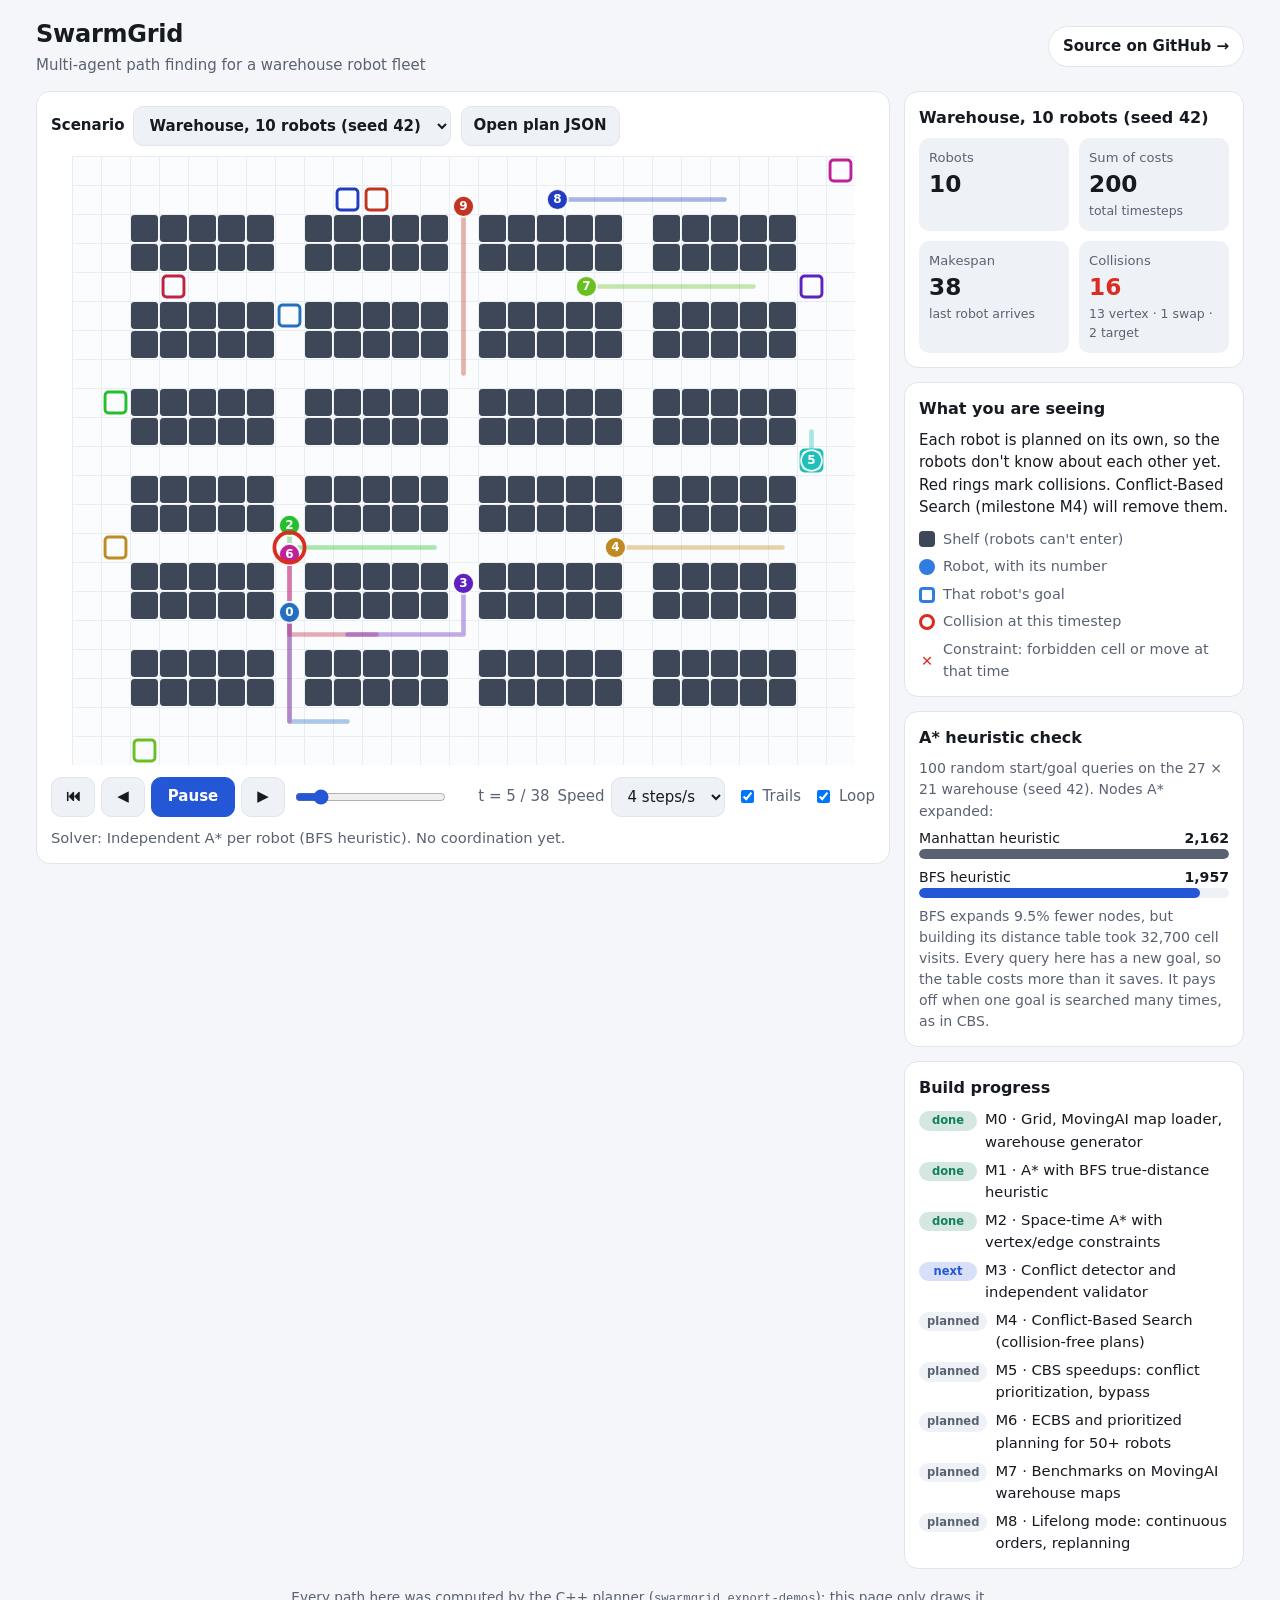
==== docs/index.html @ 2e574131 "M2: space-time A* with constraints, JSON plan export, web dashboard" ====
<!doctype html>
<html lang="en">
<head>
<meta charset="utf-8">
<meta name="viewport" content="width=device-width, initial-scale=1">
<meta name="description" content="SwarmGrid: multi-agent path finding for a warehouse robot fleet. Live view of the C++ planner's output.">
<title>SwarmGrid Dashboard</title>
<style>
  :root {
    --bg: #f4f6f9;
    --card: #ffffff;
    --text: #161a21;
    --muted: #5a6272;
    --border: #e1e5eb;
    --free: #fbfcfd;
    --gridline: #e9edf2;
    --shelf: #3e4757;
    --accent: #2457d6;
    --danger: #d92d20;
    --ok: #12805c;
    --chip: #eef2f7;
    --on-accent: #ffffff;
    color-scheme: light;
  }
  @media (prefers-color-scheme: dark) {
    :root {
      --bg: #0e1116;
      --card: #161a22;
      --text: #e7eaf0;
      --muted: #9aa3b2;
      --border: #262c37;
      --free: #1b2029;
      --gridline: #242a35;
      --shelf: #5a6475;
      --accent: #6b9bff;
      --danger: #ff6b5e;
      --ok: #3ccf91;
      --chip: #222834;
      --on-accent: #0b1220;
      color-scheme: dark;
    }
  }
  * { box-sizing: border-box; }
  html, body { margin: 0; }
  body {
    background: var(--bg);
    color: var(--text);
    font: 15px/1.5 system-ui, -apple-system, "Segoe UI", Roboto, "Helvetica Neue", Arial, sans-serif;
    -webkit-text-size-adjust: 100%;
  }
  a { color: var(--accent); }
  .wrap { max-width: 1240px; margin: 0 auto; padding: 16px; }
  @media (max-width: 520px) { .wrap { padding: 10px; } .card { padding: 11px; } }

  .top { display: flex; align-items: center; justify-content: space-between; gap: 12px; flex-wrap: wrap; margin-bottom: 14px; }
  .top h1 { margin: 0; font-size: 1.5rem; letter-spacing: -0.01em; }
  .top p { margin: 2px 0 0; color: var(--muted); }
  .gh { display: inline-flex; align-items: center; gap: 6px; padding: 8px 14px; border: 1px solid var(--border);
        border-radius: 999px; background: var(--card); color: var(--text); text-decoration: none; font-weight: 600; }

  .layout { display: grid; grid-template-columns: minmax(0, 1fr); gap: 14px; }
  @media (min-width: 980px) { .layout { grid-template-columns: minmax(0, 1fr) 340px; align-items: start; } }

  .card { background: var(--card); border: 1px solid var(--border); border-radius: 14px; padding: 14px; }
  .card h2 { margin: 0 0 8px; font-size: 1rem; }
  .side { display: grid; gap: 14px; }

  .toolbar { display: flex; gap: 10px; flex-wrap: wrap; align-items: center; margin-bottom: 10px; }
  .toolbar label { display: flex; align-items: center; gap: 8px; font-weight: 600; min-width: 0; max-width: 100%; }
  .toolbar label select { min-width: 0; flex: 1 1 auto; }
  select, button, .file-btn {
    font: inherit; color: var(--text); background: var(--chip); border: 1px solid var(--border);
    border-radius: 10px; min-height: 40px; padding: 6px 12px;
  }
  select { max-width: 100%; }
  button, .file-btn { cursor: pointer; }
  button:hover, .file-btn:hover { border-color: var(--accent); }
  button:focus-visible, select:focus-visible, .file-btn:focus-within, input:focus-visible {
    outline: 2px solid var(--accent); outline-offset: 2px;
  }
  .file-btn { display: inline-flex; align-items: center; font-weight: 600; }
  .file-btn input { position: absolute; width: 1px; height: 1px; opacity: 0; }
  .msg { color: var(--danger); margin: 0 0 8px; min-height: 0; }
  .msg:empty { display: none; }

  .canvas-wrap { width: 100%; display: flex; justify-content: center; border-radius: 10px; overflow: hidden; }
  canvas { display: block; touch-action: manipulation; }

  .controls { display: flex; flex-wrap: wrap; gap: 8px; align-items: center; margin-top: 12px; }
  .controls .btns { display: flex; gap: 6px; }
  .controls button { min-width: 44px; font-weight: 700; }
  #play { min-width: 84px; background: var(--accent); color: var(--on-accent); border-color: var(--accent); }
  .timeline { flex: 1 1 220px; display: flex; align-items: center; gap: 10px; min-width: 200px; }
  .timeline input { flex: 1; accent-color: var(--accent); min-height: 32px; }
  .tlabel { font-variant-numeric: tabular-nums; white-space: nowrap; color: var(--muted); min-width: 92px; text-align: right; }
  .toggles { display: flex; gap: 12px; flex-wrap: wrap; align-items: center; color: var(--muted); }
  .toggles label { display: inline-flex; gap: 6px; align-items: center; cursor: pointer; }
  .solver { margin: 10px 0 0; color: var(--muted); font-size: 0.92rem; }

  .tiles { display: grid; grid-template-columns: repeat(2, minmax(0, 1fr)); gap: 10px; }
  .tile { background: var(--chip); border-radius: 10px; padding: 10px; }
  .tile .k { color: var(--muted); font-size: 0.82rem; }
  .tile .v { font-size: 1.45rem; font-weight: 700; font-variant-numeric: tabular-nums; }
  .tile .s { color: var(--muted); font-size: 0.78rem; }
  .tile.bad .v { color: var(--danger); }
  .tile.good .v { color: var(--ok); }

  .legend { list-style: none; padding: 0; margin: 10px 0 0; display: grid; gap: 6px; color: var(--muted); font-size: 0.9rem; }
  .legend li { display: flex; align-items: center; gap: 8px; }
  .sw { width: 16px; height: 16px; border-radius: 4px; flex: none; display: inline-block; }
  .sw.shelf { background: var(--shelf); }
  .sw.robot { background: #2f7de1; border-radius: 50%; }
  .sw.goal { border: 3px solid #2f7de1; }
  .sw.hit { border: 3px solid var(--danger); border-radius: 50%; }
  .sw.rule { background: transparent; color: var(--danger); font-weight: 900; text-align: center; line-height: 16px; }

  .bars { display: grid; gap: 8px; margin: 6px 0 8px; }
  .bar .lbl { display: flex; justify-content: space-between; font-size: 0.88rem; }
  .bar .track { height: 10px; background: var(--chip); border-radius: 999px; overflow: hidden; }
  .bar .fill { height: 100%; background: var(--accent); border-radius: 999px; }
  .bar.alt .fill { background: var(--muted); }
  .small { color: var(--muted); font-size: 0.88rem; margin: 6px 0 0; }

  .ms { list-style: none; margin: 0; padding: 0; display: grid; gap: 6px; }
  .ms li { display: flex; gap: 8px; align-items: baseline; font-size: 0.92rem; }
  .chip { font-size: 0.72rem; font-weight: 700; padding: 1px 8px; border-radius: 999px; background: var(--chip); color: var(--muted); flex: none; min-width: 58px; text-align: center; }
  .chip.done { background: var(--chip); background: color-mix(in srgb, var(--ok) 18%, transparent); color: var(--ok); }
  .chip.next { background: var(--chip); background: color-mix(in srgb, var(--accent) 18%, transparent); color: var(--accent); }

  footer { color: var(--muted); font-size: 0.85rem; margin: 18px 0 8px; text-align: center; }
  code { font-family: ui-monospace, SFMono-Regular, Menlo, Consolas, monospace; font-size: 0.9em; }
</style>
</head>
<body>
<div class="wrap">
  <header class="top">
    <div>
      <h1>SwarmGrid</h1>
      <p>Multi-agent path finding for a warehouse robot fleet</p>
    </div>
    <a class="gh" href="https://github.com/tabish2786/SwarmGrid">Source on GitHub &rarr;</a>
  </header>

  <main class="layout">
    <section class="card" aria-label="Plan viewer">
      <div class="toolbar">
        <label for="plan-select">Scenario
          <select id="plan-select"></select>
        </label>
        <label class="file-btn" title="Load a plan written by: swarmgrid export-plan ...">
          Open plan JSON
          <input type="file" id="file-input" accept=".json,application/json">
        </label>
      </div>
      <p class="msg" id="msg" role="alert"></p>
      <div class="canvas-wrap" id="canvas-wrap">
        <canvas id="map" role="img" aria-label="Warehouse map with robots"></canvas>
      </div>
      <div class="controls">
        <div class="btns">
          <button id="restart" aria-label="Back to start" title="Back to start">&#x23EE;</button>
          <button id="back" aria-label="One step back" title="One step back (Left arrow)">&#x25C0;</button>
          <button id="play" aria-label="Play or pause" title="Play / pause (Space)">Play</button>
          <button id="fwd" aria-label="One step forward" title="One step forward (Right arrow)">&#x25B6;</button>
        </div>
        <div class="timeline">
          <input type="range" id="time" min="0" max="0" step="1" value="0" aria-label="Timestep">
          <span class="tlabel" id="time-label">t = 0 / 0</span>
        </div>
        <div class="toggles">
          <label>Speed
            <select id="speed" aria-label="Playback speed">
              <option value="1">1 step/s</option>
              <option value="2">2 steps/s</option>
              <option value="4" selected>4 steps/s</option>
              <option value="8">8 steps/s</option>
            </select>
          </label>
          <label><input type="checkbox" id="trails" checked> Trails</label>
          <label><input type="checkbox" id="loop" checked> Loop</label>
        </div>
      </div>
      <p class="solver" id="solver"></p>
    </section>

    <aside class="side">
      <section class="card" aria-label="Plan statistics">
        <h2 id="plan-title">Plan</h2>
        <div class="tiles">
          <div class="tile"><div class="k">Robots</div><div class="v" id="st-agents">0</div></div>
          <div class="tile"><div class="k">Sum of costs</div><div class="v" id="st-soc">0</div><div class="s">total timesteps</div></div>
          <div class="tile"><div class="k">Makespan</div><div class="v" id="st-mk">0</div><div class="s">last robot arrives</div></div>
          <div class="tile" id="tile-hit"><div class="k">Collisions</div><div class="v" id="st-hit">0</div><div class="s" id="st-hit-s"></div></div>
        </div>
      </section>

      <section class="card" aria-label="Explanation">
        <h2>What you are seeing</h2>
        <p id="note" style="margin:0"></p>
        <ul class="legend">
          <li><span class="sw shelf"></span>Shelf (robots can't enter)</li>
          <li><span class="sw robot"></span>Robot, with its number</li>
          <li><span class="sw goal"></span>That robot's goal</li>
          <li><span class="sw hit"></span>Collision at this timestep</li>
          <li><span class="sw rule">&#x2715;</span>Constraint: forbidden cell or move at that time</li>
        </ul>
      </section>

      <section class="card" aria-label="A* heuristic benchmark">
        <h2>A* heuristic check</h2>
        <div id="bench"></div>
      </section>

      <section class="card" aria-label="Build progress">
        <h2>Build progress</h2>
        <ul class="ms">
          <li><span class="chip done">done</span>M0 &middot; Grid, MovingAI map loader, warehouse generator</li>
          <li><span class="chip done">done</span>M1 &middot; A* with BFS true-distance heuristic</li>
          <li><span class="chip done">done</span>M2 &middot; Space-time A* with vertex/edge constraints</li>
          <li><span class="chip next">next</span>M3 &middot; Conflict detector and independent validator</li>
          <li><span class="chip">planned</span>M4 &middot; Conflict-Based Search (collision-free plans)</li>
          <li><span class="chip">planned</span>M5 &middot; CBS speedups: conflict prioritization, bypass</li>
          <li><span class="chip">planned</span>M6 &middot; ECBS and prioritized planning for 50+ robots</li>
          <li><span class="chip">planned</span>M7 &middot; Benchmarks on MovingAI warehouse maps</li>
          <li><span class="chip">planned</span>M8 &middot; Lifelong mode: continuous orders, replanning</li>
        </ul>
      </section>
    </aside>
  </main>

  <footer>
    Every path here was computed by the C++ planner (<code>swarmgrid export-demos</code>); this page only draws it.
  </footer>
</div>

<script src="data.js"></script>
<script>
(function () {
  "use strict";

  const $ = (id) => document.getElementById(id);
  const canvas = $("map");
  const ctx = canvas.getContext("2d");
  const reduceMotion = window.matchMedia("(prefers-reduced-motion: reduce)").matches;
  const darkQuery = window.matchMedia("(prefers-color-scheme: dark)");

  const state = {
    plans: [],
    plan: null,       // prepared plan (see prepare())
    time: 0,          // continuous time; robots are drawn between floor(time) and floor(time)+1
    playing: false,
    holdUntil: 0,     // pause briefly at the end before looping
    lastFrame: 0,
    cell: 10,
    mapLayer: null,   // cached drawing of floor + shelves
  };

  // ---------- data ----------

  function css(name) {
    return getComputedStyle(document.documentElement).getPropertyValue(name).trim();
  }

  function agentColor(i) {
    const hue = (i * 137.508 + 210) % 360;  // golden angle: neighbours get far-apart hues
    return darkQuery.matches ? `hsl(${hue} 75% 62%)` : `hsl(${hue} 70% 44%)`;
  }

  function isPlan(p) {
    return p && p.format === "swarmgrid-plan-v1" && p.map && Array.isArray(p.map.rows) &&
      Number.isInteger(p.map.width) && Number.isInteger(p.map.height) &&
      p.map.rows.length === p.map.height && p.map.rows.every((r) => typeof r === "string" && r.length === p.map.width) &&
      Array.isArray(p.agents) && p.agents.every((a) => Array.isArray(a.path) && a.path.length > 0 &&
        a.path.every((s) => Array.isArray(s) && s.length >= 2 && Number.isInteger(s[0]) && Number.isInteger(s[1])));
  }

  // Robot position at integer time t. After its path ends a robot stays on its last cell (its
  // goal), the same convention the planner uses.
  function posAt(agent, t) {
    const p = agent.path;
    const s = p[Math.min(Math.max(t, 0), p.length - 1)];
    return [s[0], s[1]];
  }

  // Collisions between the drawn paths, found here in the browser:
  //   vertex: two robots on one cell at the same time
  //   target: same, but one of them has already finished and is parked on its goal
  //   edge:   two robots swap cells between t-1 and t
  function findCollisions(plan) {
    const out = [];
    const n = plan.agents.length;
    for (let t = 0; t <= plan.makespan; t++) {
      const byCell = new Map();
      for (let i = 0; i < n; i++) {
        const [x, y] = posAt(plan.agents[i], t);
        const key = y * plan.map.width + x;
        if (!byCell.has(key)) byCell.set(key, []);
        byCell.get(key).push(i);
      }
      for (const [key, agents] of byCell) {
        if (agents.length < 2) continue;
        const parked = agents.some((i) => t >= plan.agents[i].path.length - 1);
        out.push({ type: parked ? "target" : "vertex", t, agents,
                   cell: [key % plan.map.width, Math.floor(key / plan.map.width)] });
      }
      if (t === 0) continue;
      const moves = new Map();
      for (let i = 0; i < n; i++) {
        const a = posAt(plan.agents[i], t - 1);
        const b = posAt(plan.agents[i], t);
        if (a[0] === b[0] && a[1] === b[1]) continue;
        moves.set(`${a}>${b}`, i);
      }
      for (const [k, i] of moves) {
        const [from, to] = k.split(">");
        const j = moves.get(`${to}>${from}`);
        if (j !== undefined && i < j) {
          out.push({ type: "edge", t, agents: [i, j],
                     cell: from.split(",").map(Number), to: to.split(",").map(Number) });
        }
      }
    }
    return out;
  }

  function prepare(raw) {
    const plan = raw;
    plan.makespan = plan.agents.reduce((m, a) => Math.max(m, a.path.length - 1), 0);
    plan.sumOfCosts = plan.agents.reduce((s, a) => s + a.path.length - 1, 0);
    plan.collisions = findCollisions(plan);
    plan.constraints = Array.isArray(plan.constraints) ? plan.constraints : [];
    return plan;
  }

  // ---------- drawing ----------

  function layout() {
    const plan = state.plan;
    if (!plan) return;
    const wrap = $("canvas-wrap");
    const maxW = wrap.clientWidth;
    const maxH = Math.max(240, Math.min(window.innerHeight * 0.68, 720));
    const cell = Math.max(4, Math.floor(Math.min(maxW / plan.map.width, maxH / plan.map.height)));
    const dpr = Math.min(window.devicePixelRatio || 1, 3);
    state.cell = cell;
    canvas.style.width = cell * plan.map.width + "px";
    canvas.style.height = cell * plan.map.height + "px";
    canvas.width = Math.round(cell * plan.map.width * dpr);
    canvas.height = Math.round(cell * plan.map.height * dpr);
    ctx.setTransform(dpr, 0, 0, dpr, 0, 0);
    buildMapLayer(dpr);
    draw();
  }

  function buildMapLayer(dpr) {
    const plan = state.plan;
    const c = state.cell;
    const layer = document.createElement("canvas");
    layer.width = canvas.width;
    layer.height = canvas.height;
    const g = layer.getContext("2d");
    g.setTransform(dpr, 0, 0, dpr, 0, 0);
    g.fillStyle = css("--free");
    g.fillRect(0, 0, c * plan.map.width, c * plan.map.height);
    if (c >= 8) {
      g.strokeStyle = css("--gridline");
      g.lineWidth = 1;
      g.beginPath();
      for (let x = 0; x <= plan.map.width; x++) { g.moveTo(x * c + 0.5, 0); g.lineTo(x * c + 0.5, plan.map.height * c); }
      for (let y = 0; y <= plan.map.height; y++) { g.moveTo(0, y * c + 0.5); g.lineTo(plan.map.width * c, y * c + 0.5); }
      g.stroke();
    }
    g.fillStyle = css("--shelf");
    const r = Math.max(1, c * 0.12);
    plan.map.rows.forEach((row, y) => {
      for (let x = 0; x < row.length; x++) {
        if (row[x] === ".") continue;
        roundRect(g, x * c + 1, y * c + 1, c - 2, c - 2, r);
        g.fill();
      }
    });
    state.mapLayer = layer;
  }

  function roundRect(g, x, y, w, h, r) {
    g.beginPath();
    g.moveTo(x + r, y);
    g.arcTo(x + w, y, x + w, y + h, r);
    g.arcTo(x + w, y + h, x, y + h, r);
    g.arcTo(x, y + h, x, y, r);
    g.arcTo(x, y, x + w, y, r);
    g.closePath();
  }

  function center(p) {
    const c = state.cell;
    return [p[0] * c + c / 2, p[1] * c + c / 2];
  }

  function drawCross(cx, cy, size, color) {
    ctx.strokeStyle = color;
    ctx.lineWidth = Math.max(2, state.cell * 0.12);
    ctx.lineCap = "round";
    ctx.beginPath();
    ctx.moveTo(cx - size, cy - size); ctx.lineTo(cx + size, cy + size);
    ctx.moveTo(cx + size, cy - size); ctx.lineTo(cx - size, cy + size);
    ctx.stroke();
  }

  function draw() {
    const plan = state.plan;
    if (!plan || !state.mapLayer) return;
    const c = state.cell;
    const W = c * plan.map.width;
    const H = c * plan.map.height;
    const tFloor = Math.floor(state.time);
    const frac = state.time - tFloor;
    const tNear = Math.round(state.time);
    const danger = css("--danger");

    ctx.save();
    ctx.setTransform(1, 0, 0, 1, 0, 0);
    ctx.clearRect(0, 0, canvas.width, canvas.height);
    ctx.drawImage(state.mapLayer, 0, 0);
    ctx.restore();

    // Constraints: faint all the time, strong at the timestep they apply.
    for (const k of plan.constraints) {
      const color = danger;
      if (k.type === "edge" && k.to) {
        const active = state.time > k.t - 1 && state.time <= k.t;
        const [x1, y1] = center(k.cell);
        const [x2, y2] = center(k.to);
        ctx.globalAlpha = active ? 1 : 0.28;
        ctx.strokeStyle = color;
        ctx.lineWidth = Math.max(2, c * 0.1);
        ctx.setLineDash([c * 0.18, c * 0.14]);
        ctx.beginPath(); ctx.moveTo(x1, y1); ctx.lineTo(x2, y2); ctx.stroke();
        ctx.setLineDash([]);
        drawCross((x1 + x2) / 2, (y1 + y2) / 2, c * 0.16, color);
      } else {
        const active = tNear === k.t;
        const [x, y] = center(k.cell);
        ctx.globalAlpha = active ? 1 : 0.28;
        drawCross(x, y, c * 0.26, color);
      }
      ctx.globalAlpha = 1;
    }

    // Goals.
    plan.agents.forEach((a, i) => {
      const goal = a.goal || a.path[a.path.length - 1];
      const inset = c * 0.14;
      ctx.strokeStyle = agentColor(i);
      ctx.lineWidth = Math.max(1.5, c * 0.1);
      roundRect(ctx, goal[0] * c + inset, goal[1] * c + inset, c - 2 * inset, c - 2 * inset, c * 0.12);
      ctx.stroke();
    });

    // Trails: where each robot has been so far.
    if ($("trails").checked) {
      ctx.lineCap = "round";
      ctx.lineJoin = "round";
      plan.agents.forEach((a, i) => {
        const last = Math.min(tFloor, a.path.length - 1);
        if (last <= 0 && frac === 0) return;
        ctx.strokeStyle = agentColor(i);
        ctx.globalAlpha = 0.38;
        ctx.lineWidth = Math.max(1.5, c * 0.16);
        ctx.beginPath();
        const s = center(posAt(a, 0));
        ctx.moveTo(s[0], s[1]);
        for (let t = 1; t <= last; t++) { const p = center(posAt(a, t)); ctx.lineTo(p[0], p[1]); }
        const p = robotXY(a);
        ctx.lineTo(p[0], p[1]);
        ctx.stroke();
        ctx.globalAlpha = 1;
      });
    }

    // Swaps happening during this step.
    for (const h of plan.collisions) {
      if (h.type !== "edge" || !(state.time > h.t - 1 && state.time <= h.t)) continue;
      const [x1, y1] = center(h.cell);
      const [x2, y2] = center(h.to);
      ctx.strokeStyle = danger;
      ctx.lineWidth = Math.max(3, c * 0.2);
      ctx.beginPath(); ctx.moveTo(x1, y1); ctx.lineTo(x2, y2); ctx.stroke();
    }

    // Robots.
    const radius = c * 0.36;
    plan.agents.forEach((a, i) => {
      const [x, y] = robotXY(a);
      ctx.fillStyle = agentColor(i);
      ctx.beginPath(); ctx.arc(x, y, radius, 0, Math.PI * 2); ctx.fill();
      ctx.strokeStyle = "rgba(255,255,255,0.9)";
      ctx.lineWidth = Math.max(1, c * 0.06);
      ctx.stroke();
      if (c >= 15) {
        ctx.fillStyle = "#ffffff";
        ctx.font = `700 ${Math.round(c * (i >= 10 ? 0.34 : 0.42))}px system-ui, sans-serif`;
        ctx.textAlign = "center";
        ctx.textBaseline = "middle";
        ctx.fillText(String(a.id !== undefined ? a.id : i), x, y + 0.5);
      }
    });

    // Vertex / target collisions at the nearest whole timestep.
    if (Math.abs(state.time - tNear) < 0.35) {
      for (const h of plan.collisions) {
        if (h.t !== tNear || h.type === "edge") continue;
        const [x, y] = center(h.cell);
        ctx.strokeStyle = danger;
        ctx.lineWidth = Math.max(2.5, c * 0.13);
        ctx.beginPath(); ctx.arc(x, y, c * 0.52, 0, Math.PI * 2); ctx.stroke();
      }
    }

    // Constraint times last, on a small pill, so goals and robots never hide them.
    if (c >= 18) {
      ctx.font = `700 ${Math.round(c * 0.24)}px system-ui, sans-serif`;
      ctx.textAlign = "left";
      ctx.textBaseline = "top";
      for (const k of plan.constraints) {
        const label = `t=${k.t}`;
        const x = k.cell[0] * c + c * 0.05;
        const y = k.cell[1] * c + c * 0.04;
        const w = ctx.measureText(label).width + c * 0.1;
        ctx.globalAlpha = 0.92;
        ctx.fillStyle = css("--card");
        roundRect(ctx, x, y, w, c * 0.3, c * 0.08);
        ctx.fill();
        ctx.globalAlpha = 1;
        ctx.fillStyle = danger;
        ctx.fillText(label, x + c * 0.05, y + c * 0.03);
      }
    }

    $("time").value = String(Math.min(tFloor, plan.makespan));
    $("time-label").textContent = `t = ${Math.min(tFloor, plan.makespan)} / ${plan.makespan}`;
  }

  function robotXY(a) {
    const t0 = Math.floor(state.time);
    const f = state.time - t0;
    const p0 = center(posAt(a, t0));
    const p1 = center(posAt(a, t0 + 1));
    return [p0[0] + (p1[0] - p0[0]) * f, p0[1] + (p1[1] - p0[1]) * f];
  }

  // ---------- UI ----------

  function showStats() {
    const p = state.plan;
    $("plan-title").textContent = p.title || p.id || "Plan";
    $("st-agents").textContent = p.agents.length;
    $("st-soc").textContent = p.sumOfCosts;
    $("st-mk").textContent = p.makespan;
    const count = (type) => p.collisions.filter((h) => h.type === type).length;
    $("st-hit").textContent = p.collisions.length;
    $("st-hit-s").textContent = `${count("vertex")} vertex · ${count("edge")} swap · ${count("target")} target`;
    $("tile-hit").className = "tile " + (p.collisions.length ? "bad" : "good");
    $("note").textContent = p.note || "";
    $("solver").textContent = p.solver ? "Solver: " + p.solver : "";
    $("time").max = String(p.makespan);
    canvas.setAttribute("aria-label",
      `${p.title || "Plan"}: ${p.agents.length} robots on a ${p.map.width} by ${p.map.height} grid, ` +
      `${p.collisions.length} collisions`);
  }

  function selectPlan(index) {
    state.plan = state.plans[index];
    $("plan-select").value = String(index);
    state.time = 0;
    state.holdUntil = 0;
    showStats();
    layout();
  }

  function addPlan(raw, label) {
    state.plans.push(prepare(raw));
    const opt = document.createElement("option");
    opt.value = String(state.plans.length - 1);
    opt.textContent = label || raw.title || raw.id || `Plan ${state.plans.length}`;
    $("plan-select").appendChild(opt);
    return state.plans.length - 1;
  }

  function setPlaying(on) {
    state.playing = on;
    $("play").textContent = on ? "Pause" : "Play";
    if (on) {
      if (state.time >= state.plan.makespan) state.time = 0;
      state.lastFrame = performance.now();
      requestAnimationFrame(tick);
    }
  }

  function step(delta) {
    setPlaying(false);
    state.time = Math.max(0, Math.min(state.plan.makespan, Math.round(state.time) + delta));
    draw();
  }

  function tick(now) {
    if (!state.playing) return;
    const dt = Math.min(0.1, (now - state.lastFrame) / 1000);
    state.lastFrame = now;
    if (state.holdUntil) {
      if (now >= state.holdUntil) { state.holdUntil = 0; state.time = 0; }
    } else {
      state.time += dt * Number($("speed").value);
      if (state.time >= state.plan.makespan) {
        state.time = state.plan.makespan;
        if ($("loop").checked) state.holdUntil = now + 1400;
        else setPlaying(false);
      }
    }
    draw();
    if (state.playing) requestAnimationFrame(tick);
  }

  function renderBench(b) {
    const el = $("bench");
    if (!b) { el.textContent = "No benchmark data."; return; }
    const max = Math.max(b.expanded_manhattan, b.expanded_bfs, 1);
    const pct = ((b.expanded_manhattan - b.expanded_bfs) / b.expanded_manhattan * 100).toFixed(1);
    const fmt = (v) => v.toLocaleString("en-US");
    el.innerHTML = "";
    const intro = document.createElement("p");
    intro.className = "small";
    intro.style.marginTop = "0";
    intro.textContent = `${b.queries} random start/goal queries on the ${b.width} × ${b.height} warehouse (seed ${b.seed}). Nodes A* expanded:`;
    el.appendChild(intro);
    const bars = document.createElement("div");
    bars.className = "bars";
    for (const [label, value, cls] of [["Manhattan heuristic", b.expanded_manhattan, "alt"], ["BFS heuristic", b.expanded_bfs, ""]]) {
      const bar = document.createElement("div");
      bar.className = "bar " + cls;
      bar.innerHTML = `<div class="lbl"><span></span><b></b></div><div class="track"><div class="fill"></div></div>`;
      bar.querySelector("span").textContent = label;
      bar.querySelector("b").textContent = fmt(value);
      bar.querySelector(".fill").style.width = (value / max * 100).toFixed(1) + "%";
      bars.appendChild(bar);
    }
    el.appendChild(bars);
    const note = document.createElement("p");
    note.className = "small";
    note.textContent = `BFS expands ${pct}% fewer nodes, but building its distance table took ${fmt(b.bfs_table_work)} cell visits. ` +
      "Every query here has a new goal, so the table costs more than it saves. It pays off when one goal is searched many times, as in CBS.";
    el.appendChild(note);
  }

  function showMessage(text) { $("msg").textContent = text; }

  function init() {
    const data = window.SWARMGRID_DATA;
    if (!data || !Array.isArray(data.plans) || !data.plans.length) {
      showMessage("No plan data found. Generate it with: swarmgrid export-demos docs/data.js");
      return;
    }
    for (const p of data.plans) {
      if (isPlan(p)) addPlan(p);
    }
    renderBench(data.bench);
    if (!state.plans.length) { showMessage("The plan data is not in the expected format."); return; }
    selectPlan(0);

    $("plan-select").addEventListener("change", (e) => { selectPlan(Number(e.target.value)); });
    $("play").addEventListener("click", () => setPlaying(!state.playing));
    $("back").addEventListener("click", () => step(-1));
    $("fwd").addEventListener("click", () => step(1));
    $("restart").addEventListener("click", () => { setPlaying(false); state.time = 0; draw(); });
    $("time").addEventListener("input", (e) => { setPlaying(false); state.time = Number(e.target.value); draw(); });
    $("trails").addEventListener("change", draw);
    $("file-input").addEventListener("change", (e) => {
      const file = e.target.files && e.target.files[0];
      if (!file) return;
      const reader = new FileReader();
      reader.onload = () => {
        try {
          const raw = JSON.parse(String(reader.result));
          if (!isPlan(raw)) throw new Error("not a swarmgrid-plan-v1 file");
          showMessage("");
          selectPlan(addPlan(raw, "File: " + (raw.title || file.name)));
        } catch (err) {
          showMessage(`Could not open ${file.name}: ${err.message}`);
        }
        e.target.value = "";
      };
      reader.readAsText(file);
    });
    document.addEventListener("keydown", (e) => {
      const tag = (e.target && e.target.tagName) || "";
      if (tag === "INPUT" || tag === "SELECT" || tag === "TEXTAREA") return;
      if (e.key === " ") { e.preventDefault(); setPlaying(!state.playing); }
      else if (e.key === "ArrowRight") step(1);
      else if (e.key === "ArrowLeft") step(-1);
    });
    // Re-layout only when the available width changes (our own canvas resize changes the height).
    let lastWidth = -1;
    const onResize = () => {
      const w = $("canvas-wrap").clientWidth;
      if (w !== lastWidth) { lastWidth = w; layout(); }
    };
    if (window.ResizeObserver) new ResizeObserver(onResize).observe($("canvas-wrap"));
    else window.addEventListener("resize", onResize);
    const onTheme = () => { buildMapLayer(Math.min(window.devicePixelRatio || 1, 3)); draw(); };
    if (darkQuery.addEventListener) darkQuery.addEventListener("change", onTheme);

    if (!reduceMotion) setPlaying(true);
  }

  init();
})();
</script>
</body>
</html>
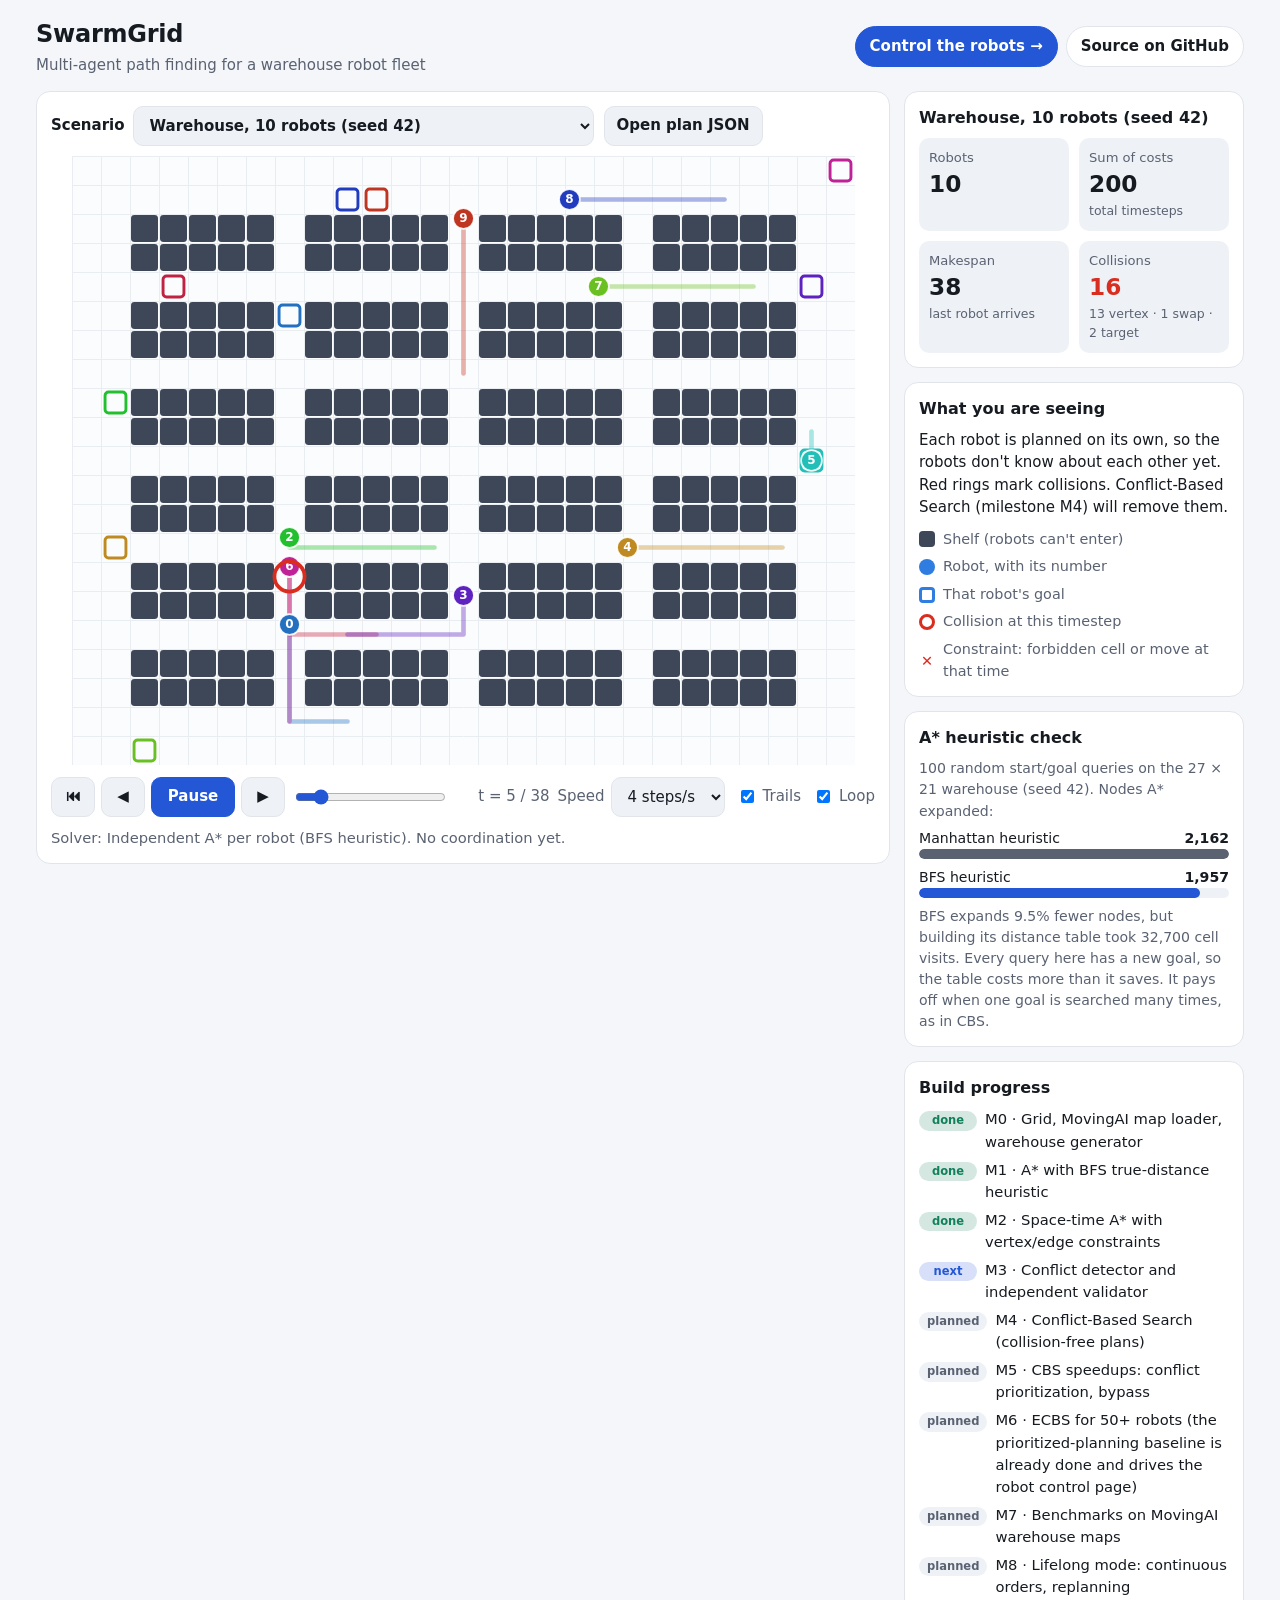
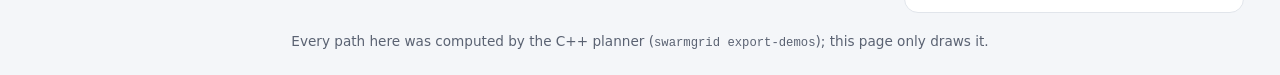
==== commit 1b2ba33a: "Prioritized planning, BlockedFrom constraints, WebAssembly robot control page" ====
--- a/docs/index.html
+++ b/docs/index.html
@@ -5,131 +5,7 @@
 <meta name="viewport" content="width=device-width, initial-scale=1">
 <meta name="description" content="SwarmGrid: multi-agent path finding for a warehouse robot fleet. Live view of the C++ planner's output.">
 <title>SwarmGrid Dashboard</title>
-<style>
-  :root {
-    --bg: #f4f6f9;
-    --card: #ffffff;
-    --text: #161a21;
-    --muted: #5a6272;
-    --border: #e1e5eb;
-    --free: #fbfcfd;
-    --gridline: #e9edf2;
-    --shelf: #3e4757;
-    --accent: #2457d6;
-    --danger: #d92d20;
-    --ok: #12805c;
-    --chip: #eef2f7;
-    --on-accent: #ffffff;
-    color-scheme: light;
-  }
-  @media (prefers-color-scheme: dark) {
-    :root {
-      --bg: #0e1116;
-      --card: #161a22;
-      --text: #e7eaf0;
-      --muted: #9aa3b2;
-      --border: #262c37;
-      --free: #1b2029;
-      --gridline: #242a35;
-      --shelf: #5a6475;
-      --accent: #6b9bff;
-      --danger: #ff6b5e;
-      --ok: #3ccf91;
-      --chip: #222834;
-      --on-accent: #0b1220;
-      color-scheme: dark;
-    }
-  }
-  * { box-sizing: border-box; }
-  html, body { margin: 0; }
-  body {
-    background: var(--bg);
-    color: var(--text);
-    font: 15px/1.5 system-ui, -apple-system, "Segoe UI", Roboto, "Helvetica Neue", Arial, sans-serif;
-    -webkit-text-size-adjust: 100%;
-  }
-  a { color: var(--accent); }
-  .wrap { max-width: 1240px; margin: 0 auto; padding: 16px; }
-  @media (max-width: 520px) { .wrap { padding: 10px; } .card { padding: 11px; } }
-
-  .top { display: flex; align-items: center; justify-content: space-between; gap: 12px; flex-wrap: wrap; margin-bottom: 14px; }
-  .top h1 { margin: 0; font-size: 1.5rem; letter-spacing: -0.01em; }
-  .top p { margin: 2px 0 0; color: var(--muted); }
-  .gh { display: inline-flex; align-items: center; gap: 6px; padding: 8px 14px; border: 1px solid var(--border);
-        border-radius: 999px; background: var(--card); color: var(--text); text-decoration: none; font-weight: 600; }
-
-  .layout { display: grid; grid-template-columns: minmax(0, 1fr); gap: 14px; }
-  @media (min-width: 980px) { .layout { grid-template-columns: minmax(0, 1fr) 340px; align-items: start; } }
-
-  .card { background: var(--card); border: 1px solid var(--border); border-radius: 14px; padding: 14px; }
-  .card h2 { margin: 0 0 8px; font-size: 1rem; }
-  .side { display: grid; gap: 14px; }
-
-  .toolbar { display: flex; gap: 10px; flex-wrap: wrap; align-items: center; margin-bottom: 10px; }
-  .toolbar label { display: flex; align-items: center; gap: 8px; font-weight: 600; min-width: 0; max-width: 100%; }
-  .toolbar label select { min-width: 0; flex: 1 1 auto; }
-  select, button, .file-btn {
-    font: inherit; color: var(--text); background: var(--chip); border: 1px solid var(--border);
-    border-radius: 10px; min-height: 40px; padding: 6px 12px;
-  }
-  select { max-width: 100%; }
-  button, .file-btn { cursor: pointer; }
-  button:hover, .file-btn:hover { border-color: var(--accent); }
-  button:focus-visible, select:focus-visible, .file-btn:focus-within, input:focus-visible {
-    outline: 2px solid var(--accent); outline-offset: 2px;
-  }
-  .file-btn { display: inline-flex; align-items: center; font-weight: 600; }
-  .file-btn input { position: absolute; width: 1px; height: 1px; opacity: 0; }
-  .msg { color: var(--danger); margin: 0 0 8px; min-height: 0; }
-  .msg:empty { display: none; }
-
-  .canvas-wrap { width: 100%; display: flex; justify-content: center; border-radius: 10px; overflow: hidden; }
-  canvas { display: block; touch-action: manipulation; }
-
-  .controls { display: flex; flex-wrap: wrap; gap: 8px; align-items: center; margin-top: 12px; }
-  .controls .btns { display: flex; gap: 6px; }
-  .controls button { min-width: 44px; font-weight: 700; }
-  #play { min-width: 84px; background: var(--accent); color: var(--on-accent); border-color: var(--accent); }
-  .timeline { flex: 1 1 220px; display: flex; align-items: center; gap: 10px; min-width: 200px; }
-  .timeline input { flex: 1; accent-color: var(--accent); min-height: 32px; }
-  .tlabel { font-variant-numeric: tabular-nums; white-space: nowrap; color: var(--muted); min-width: 92px; text-align: right; }
-  .toggles { display: flex; gap: 12px; flex-wrap: wrap; align-items: center; color: var(--muted); }
-  .toggles label { display: inline-flex; gap: 6px; align-items: center; cursor: pointer; }
-  .solver { margin: 10px 0 0; color: var(--muted); font-size: 0.92rem; }
-
-  .tiles { display: grid; grid-template-columns: repeat(2, minmax(0, 1fr)); gap: 10px; }
-  .tile { background: var(--chip); border-radius: 10px; padding: 10px; }
-  .tile .k { color: var(--muted); font-size: 0.82rem; }
-  .tile .v { font-size: 1.45rem; font-weight: 700; font-variant-numeric: tabular-nums; }
-  .tile .s { color: var(--muted); font-size: 0.78rem; }
-  .tile.bad .v { color: var(--danger); }
-  .tile.good .v { color: var(--ok); }
-
-  .legend { list-style: none; padding: 0; margin: 10px 0 0; display: grid; gap: 6px; color: var(--muted); font-size: 0.9rem; }
-  .legend li { display: flex; align-items: center; gap: 8px; }
-  .sw { width: 16px; height: 16px; border-radius: 4px; flex: none; display: inline-block; }
-  .sw.shelf { background: var(--shelf); }
-  .sw.robot { background: #2f7de1; border-radius: 50%; }
-  .sw.goal { border: 3px solid #2f7de1; }
-  .sw.hit { border: 3px solid var(--danger); border-radius: 50%; }
-  .sw.rule { background: transparent; color: var(--danger); font-weight: 900; text-align: center; line-height: 16px; }
-
-  .bars { display: grid; gap: 8px; margin: 6px 0 8px; }
-  .bar .lbl { display: flex; justify-content: space-between; font-size: 0.88rem; }
-  .bar .track { height: 10px; background: var(--chip); border-radius: 999px; overflow: hidden; }
-  .bar .fill { height: 100%; background: var(--accent); border-radius: 999px; }
-  .bar.alt .fill { background: var(--muted); }
-  .small { color: var(--muted); font-size: 0.88rem; margin: 6px 0 0; }
-
-  .ms { list-style: none; margin: 0; padding: 0; display: grid; gap: 6px; }
-  .ms li { display: flex; gap: 8px; align-items: baseline; font-size: 0.92rem; }
-  .chip { font-size: 0.72rem; font-weight: 700; padding: 1px 8px; border-radius: 999px; background: var(--chip); color: var(--muted); flex: none; min-width: 58px; text-align: center; }
-  .chip.done { background: var(--chip); background: color-mix(in srgb, var(--ok) 18%, transparent); color: var(--ok); }
-  .chip.next { background: var(--chip); background: color-mix(in srgb, var(--accent) 18%, transparent); color: var(--accent); }
-
-  footer { color: var(--muted); font-size: 0.85rem; margin: 18px 0 8px; text-align: center; }
-  code { font-family: ui-monospace, SFMono-Regular, Menlo, Consolas, monospace; font-size: 0.9em; }
-</style>
+<link rel="stylesheet" href="style.css">
 </head>
 <body>
 <div class="wrap">
@@ -138,7 +14,10 @@
       <h1>SwarmGrid</h1>
       <p>Multi-agent path finding for a warehouse robot fleet</p>
     </div>
-    <a class="gh" href="https://github.com/tabish2786/SwarmGrid">Source on GitHub &rarr;</a>
+    <nav class="top-links">
+      <a class="gh primary" href="control.html">Control the robots &rarr;</a>
+      <a class="gh" href="https://github.com/tabish2786/SwarmGrid">Source on GitHub</a>
+    </nav>
   </header>
 
   <main class="layout">
@@ -220,7 +99,7 @@
           <li><span class="chip next">next</span>M3 &middot; Conflict detector and independent validator</li>
           <li><span class="chip">planned</span>M4 &middot; Conflict-Based Search (collision-free plans)</li>
           <li><span class="chip">planned</span>M5 &middot; CBS speedups: conflict prioritization, bypass</li>
-          <li><span class="chip">planned</span>M6 &middot; ECBS and prioritized planning for 50+ robots</li>
+          <li><span class="chip">planned</span>M6 &middot; ECBS for 50+ robots (the prioritized-planning baseline is already done and drives the robot control page)</li>
           <li><span class="chip">planned</span>M7 &middot; Benchmarks on MovingAI warehouse maps</li>
           <li><span class="chip">planned</span>M8 &middot; Lifelong mode: continuous orders, replanning</li>
         </ul>
@@ -234,322 +113,40 @@
 </div>
 
 <script src="data.js"></script>
+<script src="view.js"></script>
 <script>
 (function () {
   "use strict";
 
   const $ = (id) => document.getElementById(id);
-  const canvas = $("map");
-  const ctx = canvas.getContext("2d");
+  const V = window.SwarmGridView;
+  const view = new V.PlanView($("map"));
   const reduceMotion = window.matchMedia("(prefers-reduced-motion: reduce)").matches;
-  const darkQuery = window.matchMedia("(prefers-color-scheme: dark)");
 
   const state = {
     plans: [],
-    plan: null,       // prepared plan (see prepare())
+    plan: null,
     time: 0,          // continuous time; robots are drawn between floor(time) and floor(time)+1
     playing: false,
     holdUntil: 0,     // pause briefly at the end before looping
     lastFrame: 0,
-    cell: 10,
-    mapLayer: null,   // cached drawing of floor + shelves
   };
 
-  // ---------- data ----------
-
-  function css(name) {
-    return getComputedStyle(document.documentElement).getPropertyValue(name).trim();
-  }
-
-  function agentColor(i) {
-    const hue = (i * 137.508 + 210) % 360;  // golden angle: neighbours get far-apart hues
-    return darkQuery.matches ? `hsl(${hue} 75% 62%)` : `hsl(${hue} 70% 44%)`;
-  }
-
-  function isPlan(p) {
-    return p && p.format === "swarmgrid-plan-v1" && p.map && Array.isArray(p.map.rows) &&
-      Number.isInteger(p.map.width) && Number.isInteger(p.map.height) &&
-      p.map.rows.length === p.map.height && p.map.rows.every((r) => typeof r === "string" && r.length === p.map.width) &&
-      Array.isArray(p.agents) && p.agents.every((a) => Array.isArray(a.path) && a.path.length > 0 &&
-        a.path.every((s) => Array.isArray(s) && s.length >= 2 && Number.isInteger(s[0]) && Number.isInteger(s[1])));
-  }
-
-  // Robot position at integer time t. After its path ends a robot stays on its last cell (its
-  // goal), the same convention the planner uses.
-  function posAt(agent, t) {
-    const p = agent.path;
-    const s = p[Math.min(Math.max(t, 0), p.length - 1)];
-    return [s[0], s[1]];
-  }
-
-  // Collisions between the drawn paths, found here in the browser:
-  //   vertex: two robots on one cell at the same time
-  //   target: same, but one of them has already finished and is parked on its goal
-  //   edge:   two robots swap cells between t-1 and t
-  function findCollisions(plan) {
-    const out = [];
-    const n = plan.agents.length;
-    for (let t = 0; t <= plan.makespan; t++) {
-      const byCell = new Map();
-      for (let i = 0; i < n; i++) {
-        const [x, y] = posAt(plan.agents[i], t);
-        const key = y * plan.map.width + x;
-        if (!byCell.has(key)) byCell.set(key, []);
-        byCell.get(key).push(i);
-      }
-      for (const [key, agents] of byCell) {
-        if (agents.length < 2) continue;
-        const parked = agents.some((i) => t >= plan.agents[i].path.length - 1);
-        out.push({ type: parked ? "target" : "vertex", t, agents,
-                   cell: [key % plan.map.width, Math.floor(key / plan.map.width)] });
-      }
-      if (t === 0) continue;
-      const moves = new Map();
-      for (let i = 0; i < n; i++) {
-        const a = posAt(plan.agents[i], t - 1);
-        const b = posAt(plan.agents[i], t);
-        if (a[0] === b[0] && a[1] === b[1]) continue;
-        moves.set(`${a}>${b}`, i);
-      }
-      for (const [k, i] of moves) {
-        const [from, to] = k.split(">");
-        const j = moves.get(`${to}>${from}`);
-        if (j !== undefined && i < j) {
-          out.push({ type: "edge", t, agents: [i, j],
-                     cell: from.split(",").map(Number), to: to.split(",").map(Number) });
-        }
-      }
-    }
-    return out;
-  }
-
-  function prepare(raw) {
-    const plan = raw;
-    plan.makespan = plan.agents.reduce((m, a) => Math.max(m, a.path.length - 1), 0);
-    plan.sumOfCosts = plan.agents.reduce((s, a) => s + a.path.length - 1, 0);
-    plan.collisions = findCollisions(plan);
-    plan.constraints = Array.isArray(plan.constraints) ? plan.constraints : [];
-    return plan;
-  }
-
-  // ---------- drawing ----------
-
   function layout() {
-    const plan = state.plan;
-    if (!plan) return;
-    const wrap = $("canvas-wrap");
-    const maxW = wrap.clientWidth;
+    if (!state.plan) return;
     const maxH = Math.max(240, Math.min(window.innerHeight * 0.68, 720));
-    const cell = Math.max(4, Math.floor(Math.min(maxW / plan.map.width, maxH / plan.map.height)));
-    const dpr = Math.min(window.devicePixelRatio || 1, 3);
-    state.cell = cell;
-    canvas.style.width = cell * plan.map.width + "px";
-    canvas.style.height = cell * plan.map.height + "px";
-    canvas.width = Math.round(cell * plan.map.width * dpr);
-    canvas.height = Math.round(cell * plan.map.height * dpr);
-    ctx.setTransform(dpr, 0, 0, dpr, 0, 0);
-    buildMapLayer(dpr);
+    view.resize($("canvas-wrap").clientWidth, maxH);
     draw();
   }
 
-  function buildMapLayer(dpr) {
-    const plan = state.plan;
-    const c = state.cell;
-    const layer = document.createElement("canvas");
-    layer.width = canvas.width;
-    layer.height = canvas.height;
-    const g = layer.getContext("2d");
-    g.setTransform(dpr, 0, 0, dpr, 0, 0);
-    g.fillStyle = css("--free");
-    g.fillRect(0, 0, c * plan.map.width, c * plan.map.height);
-    if (c >= 8) {
-      g.strokeStyle = css("--gridline");
-      g.lineWidth = 1;
-      g.beginPath();
-      for (let x = 0; x <= plan.map.width; x++) { g.moveTo(x * c + 0.5, 0); g.lineTo(x * c + 0.5, plan.map.height * c); }
-      for (let y = 0; y <= plan.map.height; y++) { g.moveTo(0, y * c + 0.5); g.lineTo(plan.map.width * c, y * c + 0.5); }
-      g.stroke();
-    }
-    g.fillStyle = css("--shelf");
-    const r = Math.max(1, c * 0.12);
-    plan.map.rows.forEach((row, y) => {
-      for (let x = 0; x < row.length; x++) {
-        if (row[x] === ".") continue;
-        roundRect(g, x * c + 1, y * c + 1, c - 2, c - 2, r);
-        g.fill();
-      }
-    });
-    state.mapLayer = layer;
-  }
-
-  function roundRect(g, x, y, w, h, r) {
-    g.beginPath();
-    g.moveTo(x + r, y);
-    g.arcTo(x + w, y, x + w, y + h, r);
-    g.arcTo(x + w, y + h, x, y + h, r);
-    g.arcTo(x, y + h, x, y, r);
-    g.arcTo(x, y, x + w, y, r);
-    g.closePath();
-  }
-
-  function center(p) {
-    const c = state.cell;
-    return [p[0] * c + c / 2, p[1] * c + c / 2];
-  }
-
-  function drawCross(cx, cy, size, color) {
-    ctx.strokeStyle = color;
-    ctx.lineWidth = Math.max(2, state.cell * 0.12);
-    ctx.lineCap = "round";
-    ctx.beginPath();
-    ctx.moveTo(cx - size, cy - size); ctx.lineTo(cx + size, cy + size);
-    ctx.moveTo(cx + size, cy - size); ctx.lineTo(cx - size, cy + size);
-    ctx.stroke();
-  }
-
   function draw() {
-    const plan = state.plan;
-    if (!plan || !state.mapLayer) return;
-    const c = state.cell;
-    const W = c * plan.map.width;
-    const H = c * plan.map.height;
-    const tFloor = Math.floor(state.time);
-    const frac = state.time - tFloor;
-    const tNear = Math.round(state.time);
-    const danger = css("--danger");
-
-    ctx.save();
-    ctx.setTransform(1, 0, 0, 1, 0, 0);
-    ctx.clearRect(0, 0, canvas.width, canvas.height);
-    ctx.drawImage(state.mapLayer, 0, 0);
-    ctx.restore();
-
-    // Constraints: faint all the time, strong at the timestep they apply.
-    for (const k of plan.constraints) {
-      const color = danger;
-      if (k.type === "edge" && k.to) {
-        const active = state.time > k.t - 1 && state.time <= k.t;
-        const [x1, y1] = center(k.cell);
-        const [x2, y2] = center(k.to);
-        ctx.globalAlpha = active ? 1 : 0.28;
-        ctx.strokeStyle = color;
-        ctx.lineWidth = Math.max(2, c * 0.1);
-        ctx.setLineDash([c * 0.18, c * 0.14]);
-        ctx.beginPath(); ctx.moveTo(x1, y1); ctx.lineTo(x2, y2); ctx.stroke();
-        ctx.setLineDash([]);
-        drawCross((x1 + x2) / 2, (y1 + y2) / 2, c * 0.16, color);
-      } else {
-        const active = tNear === k.t;
-        const [x, y] = center(k.cell);
-        ctx.globalAlpha = active ? 1 : 0.28;
-        drawCross(x, y, c * 0.26, color);
-      }
-      ctx.globalAlpha = 1;
-    }
-
-    // Goals.
-    plan.agents.forEach((a, i) => {
-      const goal = a.goal || a.path[a.path.length - 1];
-      const inset = c * 0.14;
-      ctx.strokeStyle = agentColor(i);
-      ctx.lineWidth = Math.max(1.5, c * 0.1);
-      roundRect(ctx, goal[0] * c + inset, goal[1] * c + inset, c - 2 * inset, c - 2 * inset, c * 0.12);
-      ctx.stroke();
-    });
-
-    // Trails: where each robot has been so far.
-    if ($("trails").checked) {
-      ctx.lineCap = "round";
-      ctx.lineJoin = "round";
-      plan.agents.forEach((a, i) => {
-        const last = Math.min(tFloor, a.path.length - 1);
-        if (last <= 0 && frac === 0) return;
-        ctx.strokeStyle = agentColor(i);
-        ctx.globalAlpha = 0.38;
-        ctx.lineWidth = Math.max(1.5, c * 0.16);
-        ctx.beginPath();
-        const s = center(posAt(a, 0));
-        ctx.moveTo(s[0], s[1]);
-        for (let t = 1; t <= last; t++) { const p = center(posAt(a, t)); ctx.lineTo(p[0], p[1]); }
-        const p = robotXY(a);
-        ctx.lineTo(p[0], p[1]);
-        ctx.stroke();
-        ctx.globalAlpha = 1;
-      });
-    }
-
-    // Swaps happening during this step.
-    for (const h of plan.collisions) {
-      if (h.type !== "edge" || !(state.time > h.t - 1 && state.time <= h.t)) continue;
-      const [x1, y1] = center(h.cell);
-      const [x2, y2] = center(h.to);
-      ctx.strokeStyle = danger;
-      ctx.lineWidth = Math.max(3, c * 0.2);
-      ctx.beginPath(); ctx.moveTo(x1, y1); ctx.lineTo(x2, y2); ctx.stroke();
-    }
-
-    // Robots.
-    const radius = c * 0.36;
-    plan.agents.forEach((a, i) => {
-      const [x, y] = robotXY(a);
-      ctx.fillStyle = agentColor(i);
-      ctx.beginPath(); ctx.arc(x, y, radius, 0, Math.PI * 2); ctx.fill();
-      ctx.strokeStyle = "rgba(255,255,255,0.9)";
-      ctx.lineWidth = Math.max(1, c * 0.06);
-      ctx.stroke();
-      if (c >= 15) {
-        ctx.fillStyle = "#ffffff";
-        ctx.font = `700 ${Math.round(c * (i >= 10 ? 0.34 : 0.42))}px system-ui, sans-serif`;
-        ctx.textAlign = "center";
-        ctx.textBaseline = "middle";
-        ctx.fillText(String(a.id !== undefined ? a.id : i), x, y + 0.5);
-      }
-    });
-
-    // Vertex / target collisions at the nearest whole timestep.
-    if (Math.abs(state.time - tNear) < 0.35) {
-      for (const h of plan.collisions) {
-        if (h.t !== tNear || h.type === "edge") continue;
-        const [x, y] = center(h.cell);
-        ctx.strokeStyle = danger;
-        ctx.lineWidth = Math.max(2.5, c * 0.13);
-        ctx.beginPath(); ctx.arc(x, y, c * 0.52, 0, Math.PI * 2); ctx.stroke();
-      }
-    }
-
-    // Constraint times last, on a small pill, so goals and robots never hide them.
-    if (c >= 18) {
-      ctx.font = `700 ${Math.round(c * 0.24)}px system-ui, sans-serif`;
-      ctx.textAlign = "left";
-      ctx.textBaseline = "top";
-      for (const k of plan.constraints) {
-        const label = `t=${k.t}`;
-        const x = k.cell[0] * c + c * 0.05;
-        const y = k.cell[1] * c + c * 0.04;
-        const w = ctx.measureText(label).width + c * 0.1;
-        ctx.globalAlpha = 0.92;
-        ctx.fillStyle = css("--card");
-        roundRect(ctx, x, y, w, c * 0.3, c * 0.08);
-        ctx.fill();
-        ctx.globalAlpha = 1;
-        ctx.fillStyle = danger;
-        ctx.fillText(label, x + c * 0.05, y + c * 0.03);
-      }
-    }
-
-    $("time").value = String(Math.min(tFloor, plan.makespan));
-    $("time-label").textContent = `t = ${Math.min(tFloor, plan.makespan)} / ${plan.makespan}`;
-  }
-
-  function robotXY(a) {
-    const t0 = Math.floor(state.time);
-    const f = state.time - t0;
-    const p0 = center(posAt(a, t0));
-    const p1 = center(posAt(a, t0 + 1));
-    return [p0[0] + (p1[0] - p0[0]) * f, p0[1] + (p1[1] - p0[1]) * f];
-  }
-
-  // ---------- UI ----------
+    const p = state.plan;
+    if (!p) return;
+    view.draw(state.time, { trails: $("trails").checked });
+    const t = Math.min(Math.floor(state.time), p.makespan);
+    $("time").value = String(t);
+    $("time-label").textContent = `t = ${t} / ${p.makespan}`;
+  }
 
   function showStats() {
     const p = state.plan;
@@ -564,13 +161,14 @@
     $("note").textContent = p.note || "";
     $("solver").textContent = p.solver ? "Solver: " + p.solver : "";
     $("time").max = String(p.makespan);
-    canvas.setAttribute("aria-label",
+    $("map").setAttribute("aria-label",
       `${p.title || "Plan"}: ${p.agents.length} robots on a ${p.map.width} by ${p.map.height} grid, ` +
       `${p.collisions.length} collisions`);
   }
 
   function selectPlan(index) {
     state.plan = state.plans[index];
+    view.setPlan(state.plan);
     $("plan-select").value = String(index);
     state.time = 0;
     state.holdUntil = 0;
@@ -579,7 +177,7 @@
   }
 
   function addPlan(raw, label) {
-    state.plans.push(prepare(raw));
+    state.plans.push(V.prepare(raw));
     const opt = document.createElement("option");
     opt.value = String(state.plans.length - 1);
     opt.textContent = label || raw.title || raw.id || `Plan ${state.plans.length}`;
@@ -661,7 +259,7 @@
       return;
     }
     for (const p of data.plans) {
-      if (isPlan(p)) addPlan(p);
+      if (V.isPlan(p)) addPlan(p);
     }
     renderBench(data.bench);
     if (!state.plans.length) { showMessage("The plan data is not in the expected format."); return; }
@@ -681,7 +279,7 @@
       reader.onload = () => {
         try {
           const raw = JSON.parse(String(reader.result));
-          if (!isPlan(raw)) throw new Error("not a swarmgrid-plan-v1 file");
+          if (!V.isPlan(raw)) throw new Error("not a swarmgrid-plan-v1 file");
           showMessage("");
           selectPlan(addPlan(raw, "File: " + (raw.title || file.name)));
         } catch (err) {
@@ -706,8 +304,7 @@
     };
     if (window.ResizeObserver) new ResizeObserver(onResize).observe($("canvas-wrap"));
     else window.addEventListener("resize", onResize);
-    const onTheme = () => { buildMapLayer(Math.min(window.devicePixelRatio || 1, 3)); draw(); };
-    if (darkQuery.addEventListener) darkQuery.addEventListener("change", onTheme);
+    window.matchMedia("(prefers-color-scheme: dark)").addEventListener?.("change", draw);
 
     if (!reduceMotion) setPlaying(true);
   }
--- a/docs/style.css
+++ b/docs/style.css
@@ -0,0 +1,126 @@
+/* Shared styles for docs/index.html and docs/control.html. */
+:root {
+  --bg: #f4f6f9;
+  --card: #ffffff;
+  --text: #161a21;
+  --muted: #5a6272;
+  --border: #e1e5eb;
+  --free: #fbfcfd;
+  --gridline: #e9edf2;
+  --shelf: #3e4757;
+  --accent: #2457d6;
+  --danger: #d92d20;
+  --ok: #12805c;
+  --chip: #eef2f7;
+  --on-accent: #ffffff;
+  color-scheme: light;
+}
+@media (prefers-color-scheme: dark) {
+  :root {
+    --bg: #0e1116;
+    --card: #161a22;
+    --text: #e7eaf0;
+    --muted: #9aa3b2;
+    --border: #262c37;
+    --free: #1b2029;
+    --gridline: #242a35;
+    --shelf: #5a6475;
+    --accent: #6b9bff;
+    --danger: #ff6b5e;
+    --ok: #3ccf91;
+    --chip: #222834;
+    --on-accent: #0b1220;
+    color-scheme: dark;
+  }
+}
+* { box-sizing: border-box; }
+html, body { margin: 0; }
+body {
+  background: var(--bg);
+  color: var(--text);
+  font: 15px/1.5 system-ui, -apple-system, "Segoe UI", Roboto, "Helvetica Neue", Arial, sans-serif;
+  -webkit-text-size-adjust: 100%;
+}
+a { color: var(--accent); }
+.wrap { max-width: 1240px; margin: 0 auto; padding: 16px; }
+@media (max-width: 520px) { .wrap { padding: 10px; } .card { padding: 11px; } }
+
+.top { display: flex; align-items: center; justify-content: space-between; gap: 12px; flex-wrap: wrap; margin-bottom: 14px; }
+.top h1 { margin: 0; font-size: 1.5rem; letter-spacing: -0.01em; }
+.top p { margin: 2px 0 0; color: var(--muted); }
+.top-links { display: flex; gap: 8px; flex-wrap: wrap; }
+.gh.primary { background: var(--accent); color: var(--on-accent); border-color: var(--accent); }
+.gh { display: inline-flex; align-items: center; gap: 6px; padding: 8px 14px; border: 1px solid var(--border);
+      border-radius: 999px; background: var(--card); color: var(--text); text-decoration: none; font-weight: 600; }
+
+.layout { display: grid; grid-template-columns: minmax(0, 1fr); gap: 14px; }
+@media (min-width: 980px) { .layout { grid-template-columns: minmax(0, 1fr) 340px; align-items: start; } }
+
+.card { background: var(--card); border: 1px solid var(--border); border-radius: 14px; padding: 14px; }
+.card h2 { margin: 0 0 8px; font-size: 1rem; }
+.side { display: grid; gap: 14px; }
+
+.toolbar { display: flex; gap: 10px; flex-wrap: wrap; align-items: center; margin-bottom: 10px; }
+.toolbar label { display: flex; align-items: center; gap: 8px; font-weight: 600; min-width: 0; max-width: 100%; }
+.toolbar label select { min-width: 0; flex: 1 1 auto; }
+select, button, .file-btn {
+  font: inherit; color: var(--text); background: var(--chip); border: 1px solid var(--border);
+  border-radius: 10px; min-height: 40px; padding: 6px 12px;
+}
+select { max-width: 100%; }
+button, .file-btn { cursor: pointer; }
+button:hover, .file-btn:hover { border-color: var(--accent); }
+button:focus-visible, select:focus-visible, .file-btn:focus-within, input:focus-visible {
+  outline: 2px solid var(--accent); outline-offset: 2px;
+}
+.file-btn { display: inline-flex; align-items: center; font-weight: 600; }
+.file-btn input { position: absolute; width: 1px; height: 1px; opacity: 0; }
+.msg { color: var(--danger); margin: 0 0 8px; min-height: 0; }
+.msg:empty { display: none; }
+
+.canvas-wrap { width: 100%; display: flex; justify-content: center; border-radius: 10px; overflow: hidden; }
+canvas { display: block; touch-action: manipulation; }
+
+.controls { display: flex; flex-wrap: wrap; gap: 8px; align-items: center; margin-top: 12px; }
+.controls .btns { display: flex; gap: 6px; }
+.controls button { min-width: 44px; font-weight: 700; }
+#play { min-width: 84px; background: var(--accent); color: var(--on-accent); border-color: var(--accent); }
+.timeline { flex: 1 1 220px; display: flex; align-items: center; gap: 10px; min-width: 200px; }
+.timeline input { flex: 1; accent-color: var(--accent); min-height: 32px; }
+.tlabel { font-variant-numeric: tabular-nums; white-space: nowrap; color: var(--muted); min-width: 92px; text-align: right; }
+.toggles { display: flex; gap: 12px; flex-wrap: wrap; align-items: center; color: var(--muted); }
+.toggles label { display: inline-flex; gap: 6px; align-items: center; cursor: pointer; }
+.solver { margin: 10px 0 0; color: var(--muted); font-size: 0.92rem; }
+
+.tiles { display: grid; grid-template-columns: repeat(2, minmax(0, 1fr)); gap: 10px; }
+.tile { background: var(--chip); border-radius: 10px; padding: 10px; }
+.tile .k { color: var(--muted); font-size: 0.82rem; }
+.tile .v { font-size: 1.45rem; font-weight: 700; font-variant-numeric: tabular-nums; }
+.tile .s { color: var(--muted); font-size: 0.78rem; }
+.tile.bad .v { color: var(--danger); }
+.tile.good .v { color: var(--ok); }
+
+.legend { list-style: none; padding: 0; margin: 10px 0 0; display: grid; gap: 6px; color: var(--muted); font-size: 0.9rem; }
+.legend li { display: flex; align-items: center; gap: 8px; }
+.sw { width: 16px; height: 16px; border-radius: 4px; flex: none; display: inline-block; }
+.sw.shelf { background: var(--shelf); }
+.sw.robot { background: #2f7de1; border-radius: 50%; }
+.sw.goal { border: 3px solid #2f7de1; }
+.sw.hit { border: 3px solid var(--danger); border-radius: 50%; }
+.sw.rule { background: transparent; color: var(--danger); font-weight: 900; text-align: center; line-height: 16px; }
+
+.bars { display: grid; gap: 8px; margin: 6px 0 8px; }
+.bar .lbl { display: flex; justify-content: space-between; font-size: 0.88rem; }
+.bar .track { height: 10px; background: var(--chip); border-radius: 999px; overflow: hidden; }
+.bar .fill { height: 100%; background: var(--accent); border-radius: 999px; }
+.bar.alt .fill { background: var(--muted); }
+.small { color: var(--muted); font-size: 0.88rem; margin: 6px 0 0; }
+
+.ms { list-style: none; margin: 0; padding: 0; display: grid; gap: 6px; }
+.ms li { display: flex; gap: 8px; align-items: baseline; font-size: 0.92rem; }
+.chip { font-size: 0.72rem; font-weight: 700; padding: 1px 8px; border-radius: 999px; background: var(--chip); color: var(--muted); flex: none; min-width: 58px; text-align: center; }
+.chip.done { background: var(--chip); background: color-mix(in srgb, var(--ok) 18%, transparent); color: var(--ok); }
+.chip.next { background: var(--chip); background: color-mix(in srgb, var(--accent) 18%, transparent); color: var(--accent); }
+
+footer { color: var(--muted); font-size: 0.85rem; margin: 18px 0 8px; text-align: center; }
+code { font-family: ui-monospace, SFMono-Regular, Menlo, Consolas, monospace; font-size: 0.9em; }
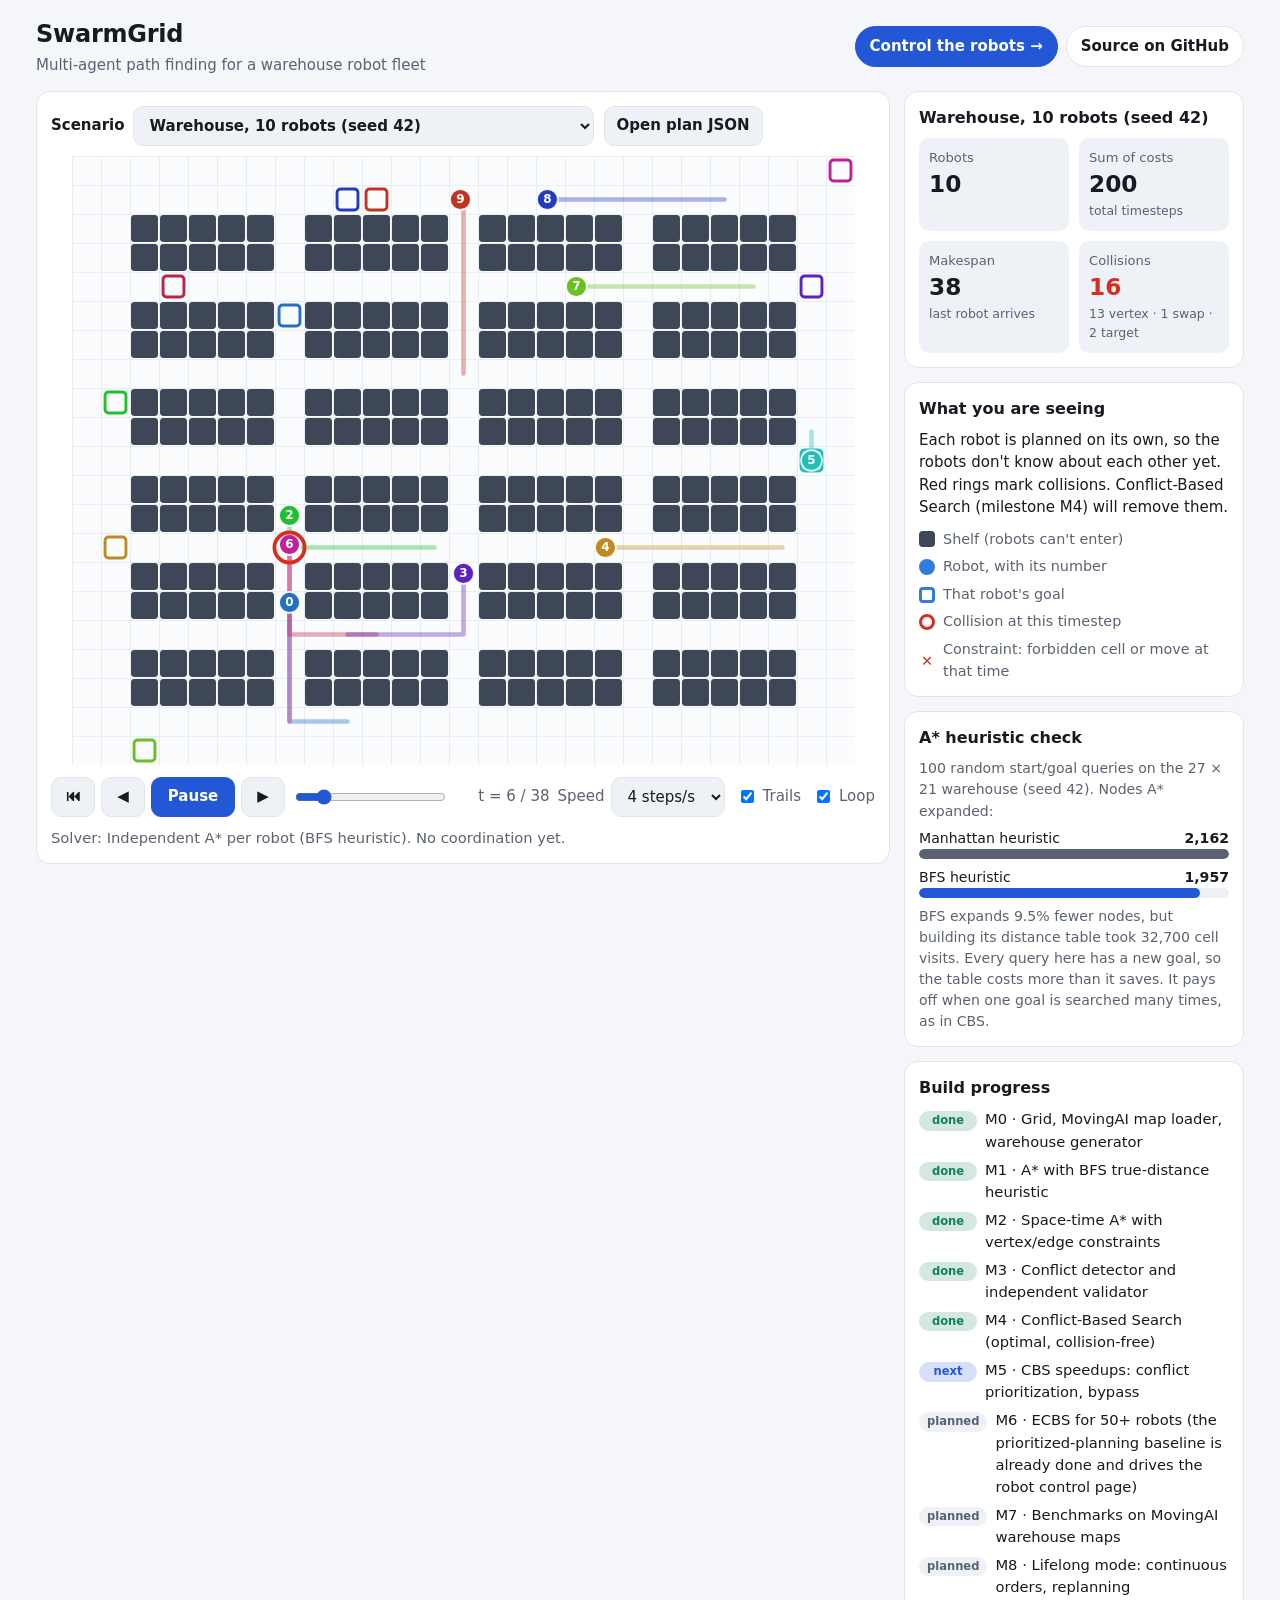
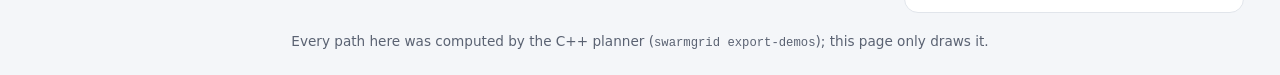
==== commit 3526bf23: "M3-M4: conflict detection, plan validator, optimal CBS" ====
--- a/docs/index.html
+++ b/docs/index.html
@@ -96,9 +96,9 @@
           <li><span class="chip done">done</span>M0 &middot; Grid, MovingAI map loader, warehouse generator</li>
           <li><span class="chip done">done</span>M1 &middot; A* with BFS true-distance heuristic</li>
           <li><span class="chip done">done</span>M2 &middot; Space-time A* with vertex/edge constraints</li>
-          <li><span class="chip next">next</span>M3 &middot; Conflict detector and independent validator</li>
-          <li><span class="chip">planned</span>M4 &middot; Conflict-Based Search (collision-free plans)</li>
-          <li><span class="chip">planned</span>M5 &middot; CBS speedups: conflict prioritization, bypass</li>
+          <li><span class="chip done">done</span>M3 &middot; Conflict detector and independent validator</li>
+          <li><span class="chip done">done</span>M4 &middot; Conflict-Based Search (optimal, collision-free)</li>
+          <li><span class="chip next">next</span>M5 &middot; CBS speedups: conflict prioritization, bypass</li>
           <li><span class="chip">planned</span>M6 &middot; ECBS for 50+ robots (the prioritized-planning baseline is already done and drives the robot control page)</li>
           <li><span class="chip">planned</span>M7 &middot; Benchmarks on MovingAI warehouse maps</li>
           <li><span class="chip">planned</span>M8 &middot; Lifelong mode: continuous orders, replanning</li>
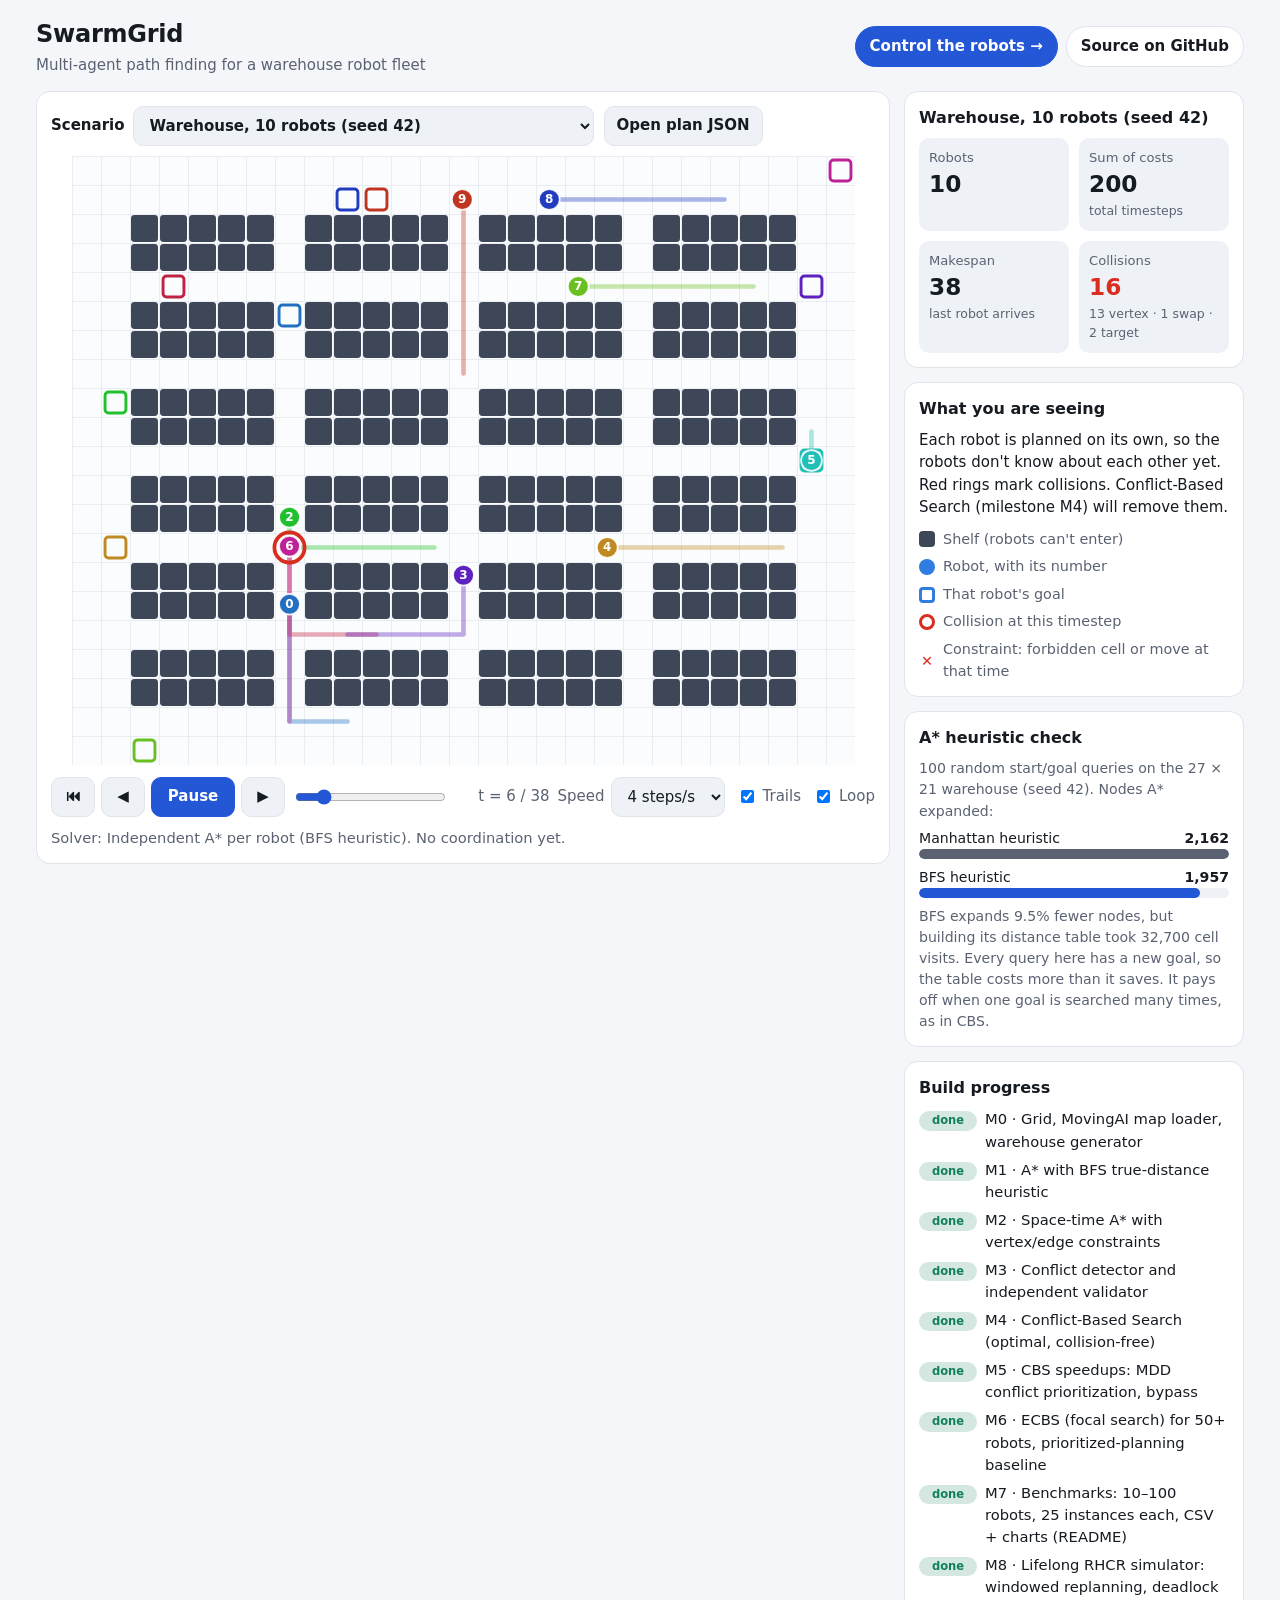
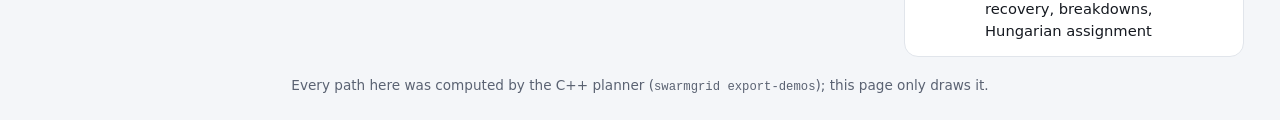
==== commit 5e92bd9b: "M5-M8: CBS speedups, ECBS, benchmarks, lifelong RHCR, Hungarian, Web Worker" ====
--- a/docs/index.html
+++ b/docs/index.html
@@ -5,6 +5,7 @@
 <meta name="viewport" content="width=device-width, initial-scale=1">
 <meta name="description" content="SwarmGrid: multi-agent path finding for a warehouse robot fleet. Live view of the C++ planner's output.">
 <title>SwarmGrid Dashboard</title>
+<link rel="icon" href="data:,">
 <link rel="stylesheet" href="style.css">
 </head>
 <body>
@@ -98,10 +99,10 @@
           <li><span class="chip done">done</span>M2 &middot; Space-time A* with vertex/edge constraints</li>
           <li><span class="chip done">done</span>M3 &middot; Conflict detector and independent validator</li>
           <li><span class="chip done">done</span>M4 &middot; Conflict-Based Search (optimal, collision-free)</li>
-          <li><span class="chip next">next</span>M5 &middot; CBS speedups: conflict prioritization, bypass</li>
-          <li><span class="chip">planned</span>M6 &middot; ECBS for 50+ robots (the prioritized-planning baseline is already done and drives the robot control page)</li>
-          <li><span class="chip">planned</span>M7 &middot; Benchmarks on MovingAI warehouse maps</li>
-          <li><span class="chip">planned</span>M8 &middot; Lifelong mode: continuous orders, replanning</li>
+          <li><span class="chip done">done</span>M5 &middot; CBS speedups: MDD conflict prioritization, bypass</li>
+          <li><span class="chip done">done</span>M6 &middot; ECBS (focal search) for 50+ robots, prioritized-planning baseline</li>
+          <li><span class="chip done">done</span>M7 &middot; Benchmarks: 10&ndash;100 robots, 25 instances each, CSV + charts (README)</li>
+          <li><span class="chip done">done</span>M8 &middot; Lifelong RHCR simulator: windowed replanning, deadlock recovery, breakdowns, Hungarian assignment</li>
         </ul>
       </section>
     </aside>
--- a/docs/style.css
+++ b/docs/style.css
@@ -13,6 +13,7 @@
   --ok: #12805c;
   --chip: #eef2f7;
   --on-accent: #ffffff;
+  --order: #c27803;
   color-scheme: light;
 }
 @media (prefers-color-scheme: dark) {
@@ -30,6 +31,7 @@
     --ok: #3ccf91;
     --chip: #222834;
     --on-accent: #0b1220;
+    --order: #f0b429;
     color-scheme: dark;
   }
 }
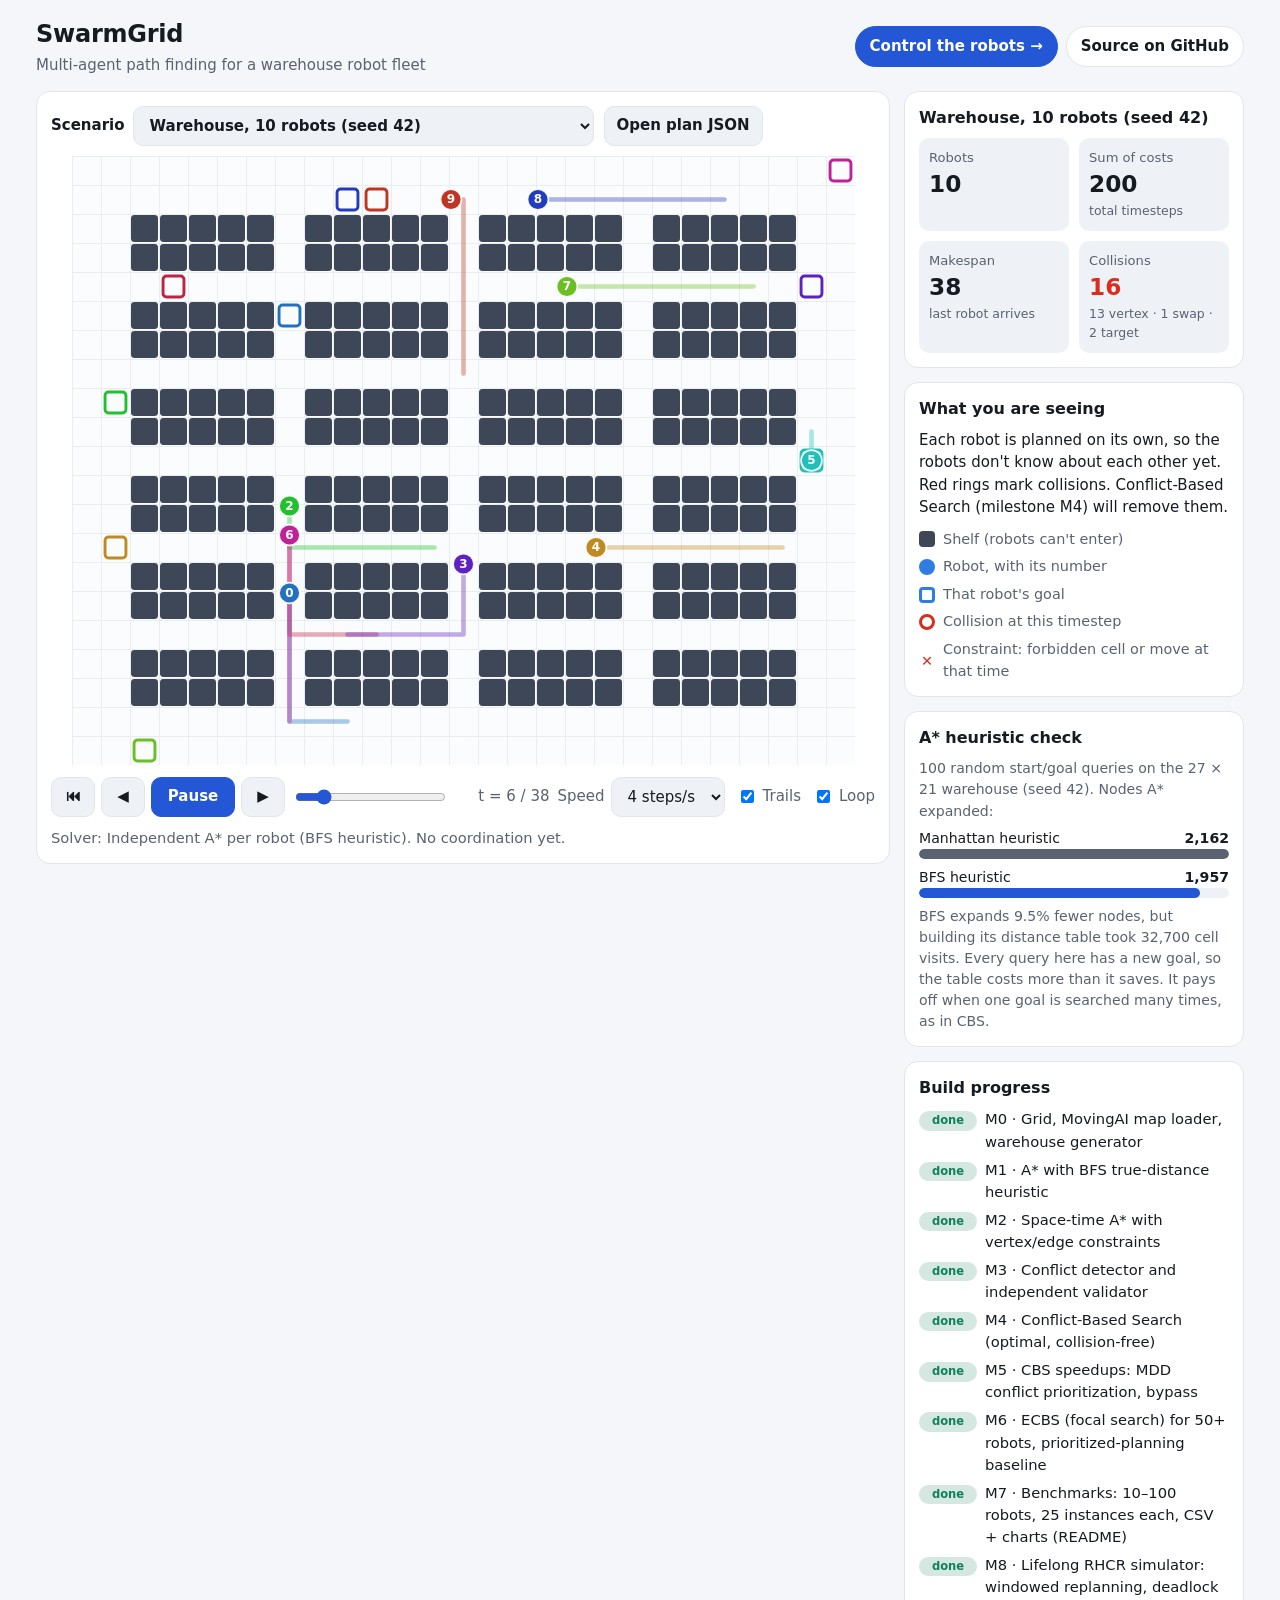
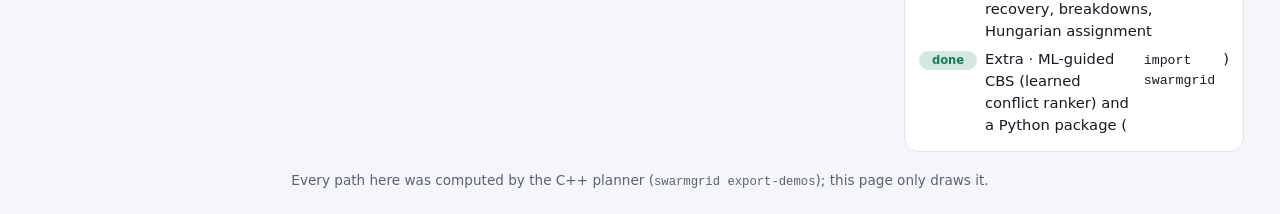
==== commit 7222cb5c: "ML-guided CBS conflict selection, Python package, 10x less CBS memory" ====
--- a/docs/index.html
+++ b/docs/index.html
@@ -103,6 +103,7 @@
           <li><span class="chip done">done</span>M6 &middot; ECBS (focal search) for 50+ robots, prioritized-planning baseline</li>
           <li><span class="chip done">done</span>M7 &middot; Benchmarks: 10&ndash;100 robots, 25 instances each, CSV + charts (README)</li>
           <li><span class="chip done">done</span>M8 &middot; Lifelong RHCR simulator: windowed replanning, deadlock recovery, breakdowns, Hungarian assignment</li>
+          <li><span class="chip done">done</span>Extra &middot; ML-guided CBS (learned conflict ranker) and a Python package (<code>import swarmgrid</code>)</li>
         </ul>
       </section>
     </aside>
